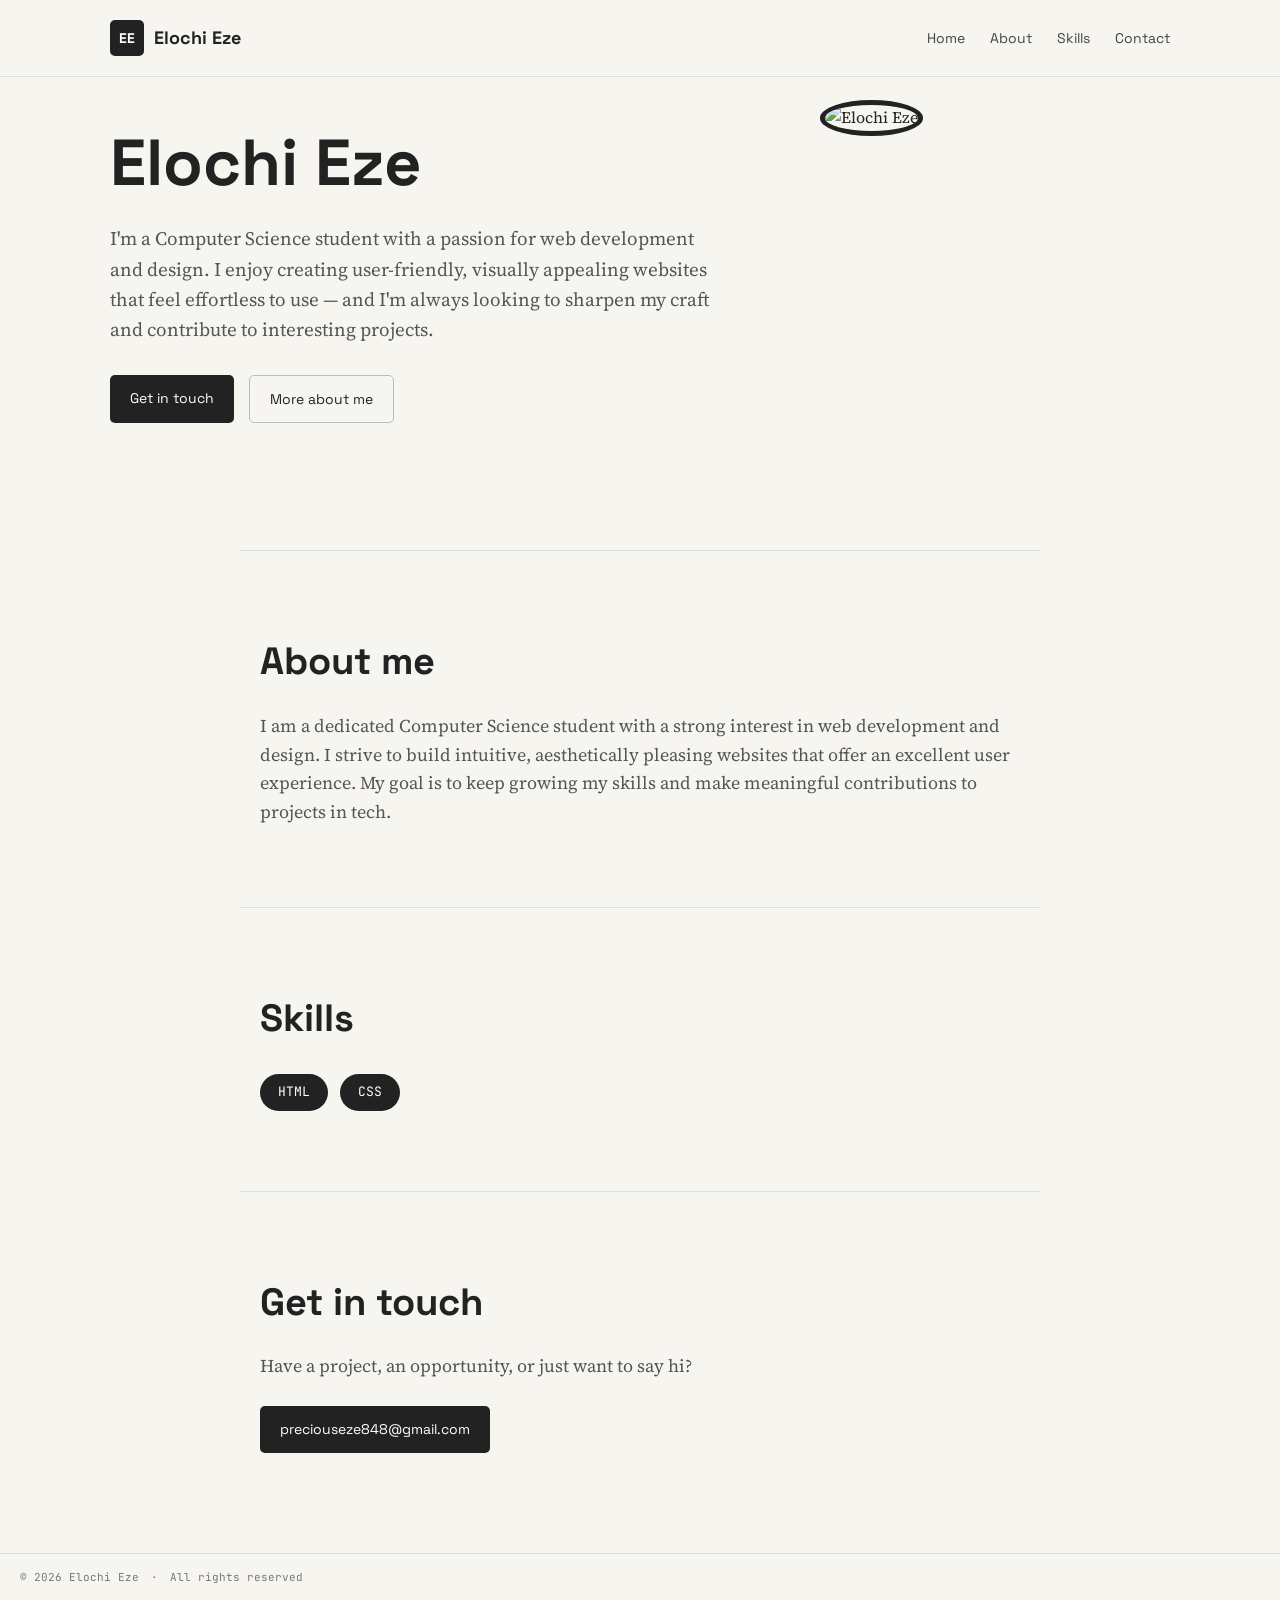
==== index.html @ 51ffa749 "Rename MyPortfolio.html to index.html" ====
<!DOCTYPE html>
<html lang="en">

<head>
  <meta charset="UTF-8">
  <meta name="viewport" content="width=device-width, initial-scale=1.0">

  <title>Elochi Eze — Computer Science Student</title>

  <link rel="preconnect" href="https://fonts.googleapis.com">
  <link rel="preconnect" href="https://fonts.gstatic.com" crossorigin>

  <link href="https://fonts.googleapis.com/css2?family=Space+Grotesk:wght@500;600;700&family=Source+Serif+4:opsz,wght@8..60,400;8..60,500&family=JetBrains+Mono:wght@400;500&display=swap" rel="stylesheet">

  <link rel="stylesheet" href="./portfolio.css">
</head>

<body>

  <!-- NAVBAR -->
  <header class="site-header">
    <nav class="navbar">

      <a href="#home" class="nav-brand">
        <span class="brand-mark">EE</span>
        <span class="brand-name">Elochi Eze</span>
      </a>

      <ul class="nav-links">
        <li><a href="#home">Home</a></li>
        <li><a href="#about">About</a></li>
        <li><a href="#skills">Skills</a></li>
        <li><a href="#contact">Contact</a></li>
      </ul>

    </nav>
  </header>


  <!-- MAIN CONTENT -->
  <main>

    <!-- HERO -->
    <section id="home" class="hero">

      <div class="hero-copy">

        <h1>Elochi Eze</h1>

        <p class="hero-lede">
          I'm a Computer Science student with a passion for web development and design.
          I enjoy creating user-friendly, visually appealing websites that feel effortless
          to use — and I'm always looking to sharpen my craft and contribute to interesting projects.
        </p>

        <div class="hero-actions">
          <a href="#contact" class="btn btn-primary">Get in touch</a>
          <a href="#about" class="btn btn-ghost">More about me</a>
        </div>

      </div>


      <!-- PROFILE PICTURE -->
      <div class="profile-container">
        <img src="./imgs/photo_2026-08-21_13-26-58.jpg" alt="Elochi Eze" class="profile-picture">
      </div>

    </section>


    <!-- ABOUT -->
    <section id="about" class="section">

      <h2>About me</h2>

      <p class="section-lede">
        I am a dedicated Computer Science student with a strong interest in web development
        and design. I strive to build intuitive, aesthetically pleasing websites that offer
        an excellent user experience. My goal is to keep growing my skills and make
        meaningful contributions to projects in tech.
      </p>

    </section>


    <!-- SKILLS -->
    <section id="skills" class="section">

      <h2>Skills</h2>

      <ul class="skill-list">
        <li class="skill-chip">HTML</li>
        <li class="skill-chip">CSS</li>
      </ul>

    </section>


    <!-- CONTACT -->
    <section id="contact" class="section section-contact">

      <h2>Get in touch</h2>

      <p class="section-lede">
        Have a project, an opportunity, or just want to say hi?
      </p>

      <a class="btn btn-primary" href="mailto:preciouseze848@gmail.com">
        preciouseze848@gmail.com
      </a>

    </section>

  </main>


  <!-- FOOTER -->
  <footer class="status-bar">

    <span>© 2026 Elochi Eze</span>

    <span class="status-sep">·</span>

    <span>All rights reserved</span>

    <span class="status-fill"></span>

  </footer>

</body>
</html>
---- portfolio.css ----
/* =========================
   BASIC RESET
========================= */

* {
  margin: 0;
  padding: 0;
  box-sizing: border-box;
}

html {
  scroll-behavior: smooth;
}

body {
  background-color: #f7f5f0;
  color: #222;
  font-family: "Source Serif 4", serif;
  line-height: 1.6;
}


/* =========================
   NAVBAR
========================= */

.site-header {
  border-bottom: 1px solid #ddd;
  background-color: #f7f5f0;

  position: fixed;
  top: 0;
  left: 0;
  width: 100%;

  z-index: 1000;
}

.navbar {
  max-width: 1100px;
  margin: auto;
  padding: 20px;

  display: flex;
  justify-content: space-between;
  align-items: center;
}


/* Logo */

.nav-brand {
  display: flex;
  align-items: center;
  gap: 10px;

  text-decoration: none;
  color: #222;

  font-family: "Space Grotesk", sans-serif;
  font-weight: 700;
}

.brand-mark {
  background-color: #222;
  color: white;

  padding: 7px 9px;
  border-radius: 5px;

  font-size: 14px;
}

.brand-name {
  font-size: 18px;
}


/* Navigation links */

.nav-links {
  display: flex;
  gap: 25px;
  list-style: none;
}

.nav-links a {
  color: #444;
  text-decoration: none;

  font-family: "Space Grotesk", sans-serif;
  font-size: 14px;
}

.nav-links a:hover {
  color: #000;
}


/* =========================
   HERO SECTION
========================= */

.hero {
  max-width: 1100px;
  margin: auto;
  padding: 100px 20px;

  display: flex;
  justify-content: space-between;
  align-items: center;

  gap: 60px;
}

.hero-copy {
  max-width: 600px;
}


/* Main heading */

h1 {
  font-family: "Space Grotesk", sans-serif;
  font-size: 65px;
  line-height: 1.1;

  margin-bottom: 25px;
}


/* Hero paragraph */

.hero-lede {
  font-size: 19px;
  color: #555;
}


/* Hero buttons */

.hero-actions {
  margin-top: 30px;

  display: flex;
  gap: 15px;
}


/* =========================
   PROFILE PICTURE
========================= */

.profile-container {
  width: 350px;
  height: 350px;
}

.profile-picture {
  width: 100%;
  height: 100%;

  object-fit: cover;

  border-radius: 50%;
  border: 5px solid #222;
}


/* =========================
   BUTTONS
========================= */

.btn {
  display: inline-block;

  padding: 12px 20px;

  text-decoration: none;

  font-family: "Space Grotesk", sans-serif;
  font-size: 14px;

  border-radius: 5px;
}


/* Black button */

.btn-primary {
  background-color: #222;
  color: white;
}

.btn-primary:hover {
  background-color: #444;
}


/* Outline button */

.btn-ghost {
  border: 1px solid #bbb;
  color: #222;
}

.btn-ghost:hover {
  background-color: #e9e7e2;
}


/* =========================
   GENERAL SECTIONS
========================= */

.section {
  max-width: 800px;
  margin: auto;

  padding: 80px 20px;

  border-top: 1px solid #ddd;
}


/* Section headings */

h2 {
  font-family: "Space Grotesk", sans-serif;
  font-size: 38px;

  margin-bottom: 20px;
}


/* Section paragraphs */

.section-lede {
  font-size: 18px;
  color: #555;
}


/* =========================
   SKILLS
========================= */

.skill-list {
  display: flex;
  gap: 12px;

  list-style: none;

  margin-top: 25px;
}

.skill-chip {
  background-color: #222;
  color: white;

  padding: 8px 18px;

  border-radius: 20px;

  font-family: "JetBrains Mono", monospace;
  font-size: 13px;
}


/* =========================
   CONTACT
========================= */

.section-contact {
  padding-bottom: 100px;
}

.section-contact .btn {
  margin-top: 25px;
}


/* =========================
   FOOTER
========================= */

.status-bar {
  border-top: 1px solid #ddd;

  padding: 15px 20px;

  display: flex;
  gap: 12px;
  align-items: center;

  font-family: "JetBrains Mono", monospace;
  font-size: 11px;

  color: #777;
}

.status-fill {
  flex: 1;
}

.status-tag {
  border: 1px solid #ccc;
  padding: 3px 7px;
}


/* =========================
   MOBILE
========================= */

@media (max-width: 700px) {

  /* Navbar */

  .navbar {
    flex-direction: column;
    gap: 15px;
  }

  .nav-links {
    gap: 15px;
  }


  /* Hero */

  .hero {
    padding: 70px 20px;

    flex-direction: column;

    align-items: flex-start;
  }

  h1 {
    font-size: 48px;
  }

  .hero-lede {
    font-size: 17px;
  }


  /* Profile picture */

  .profile-container {
    width: 280px;
    height: 280px;

    align-self: center;
  }


  /* Footer */

  .status-bar {
    flex-wrap: wrap;
  }

  .status-fill {
    display: none;
  }
}
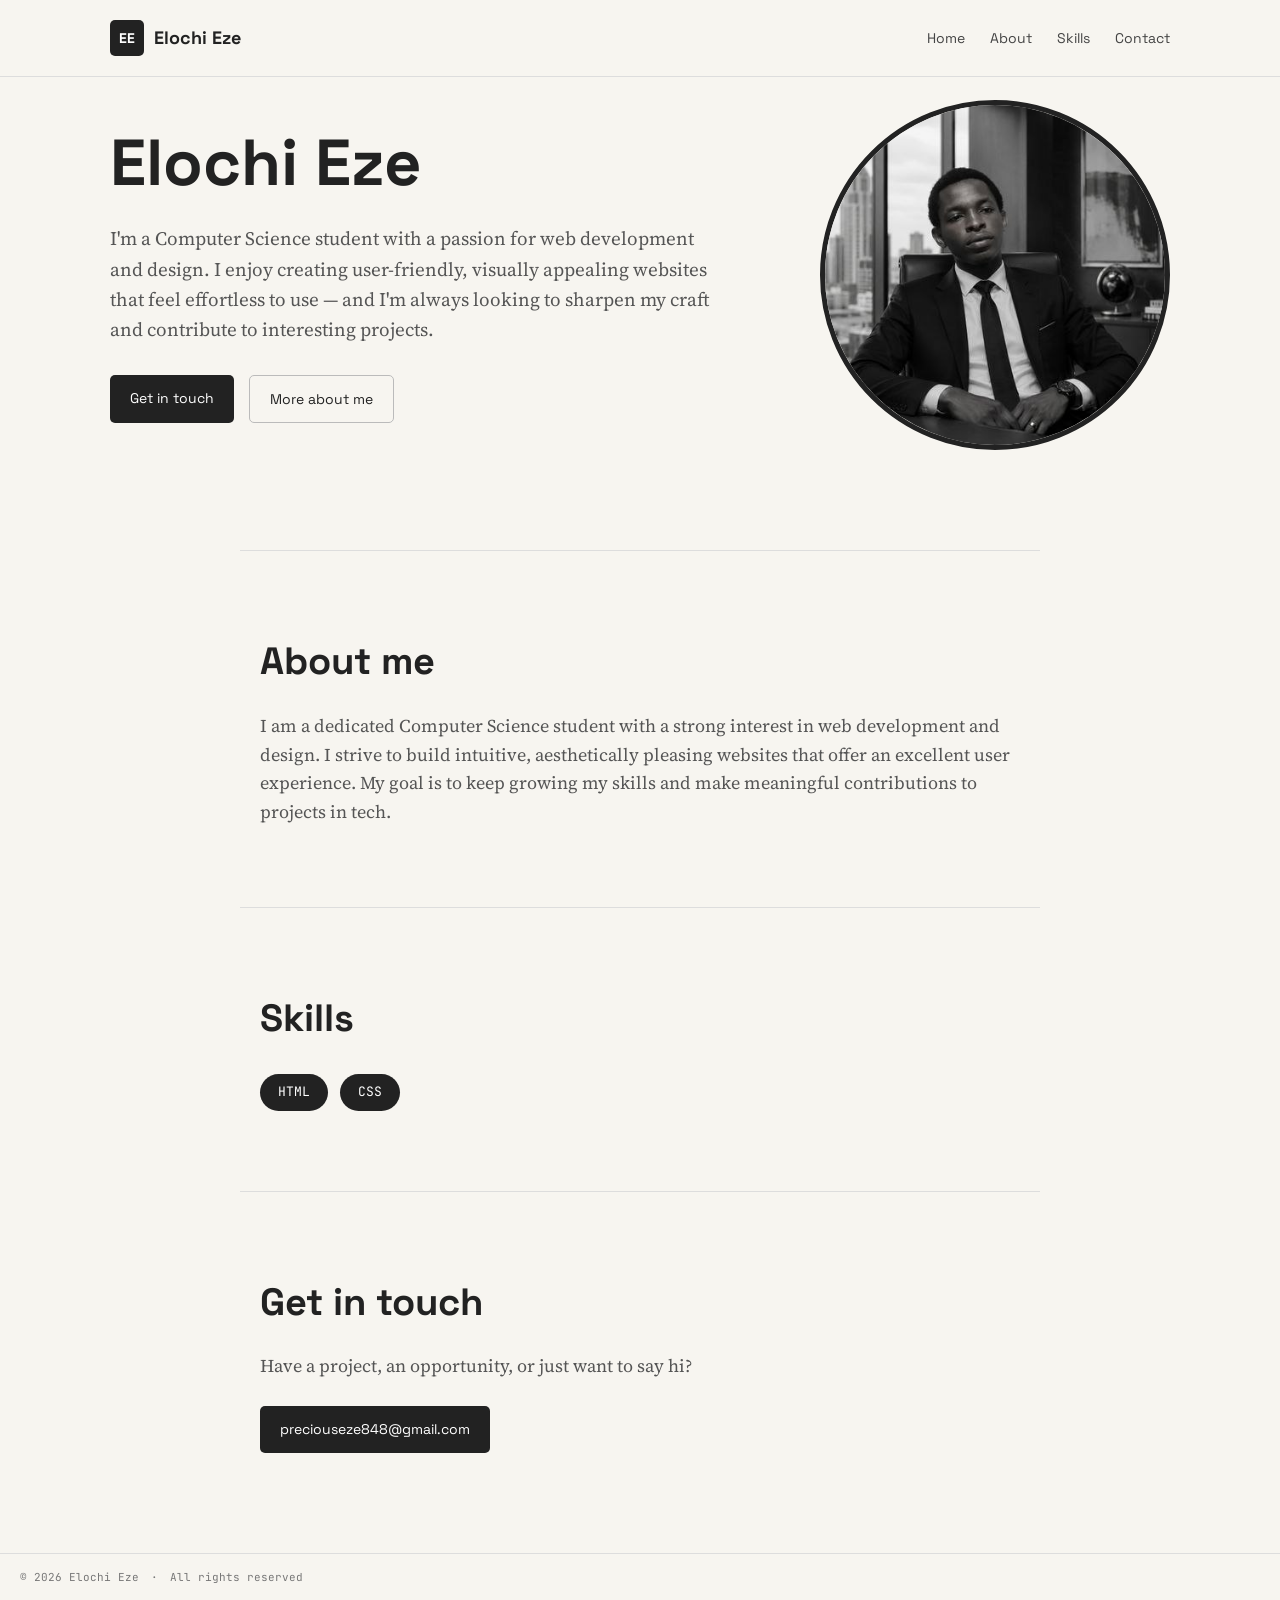
==== commit 37b3d9b1: "Update page title to 'Elochi Eze'" ====
--- a/index.html
+++ b/index.html
@@ -5,7 +5,7 @@
   <meta charset="UTF-8">
   <meta name="viewport" content="width=device-width, initial-scale=1.0">
 
-  <title>Elochi Eze — Computer Science Student</title>
+  <title>Elochi Eze</title>
 
   <link rel="preconnect" href="https://fonts.googleapis.com">
   <link rel="preconnect" href="https://fonts.gstatic.com" crossorigin>
